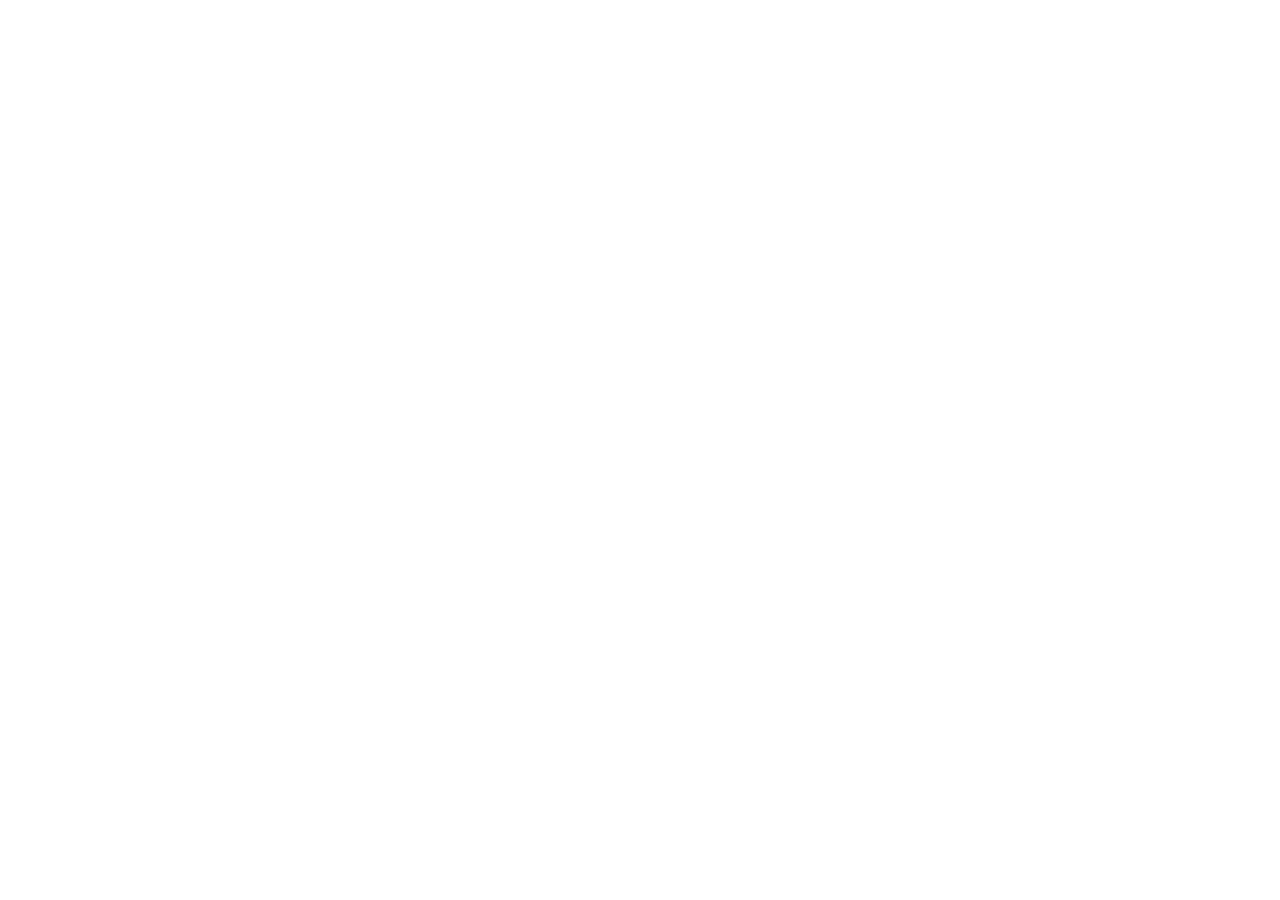
==== index.html @ d4d6e12b "Initial project setup" ====
<!DOCTYPE html>
<html lang="en">
<head>
    <meta charset="UTF-8">
    <meta name="viewport" content="width=device-width, initial-scale=1.0">
    <title>Jain Pilgrimage Guide</title>
    <link rel="stylesheet" href="style.css">
</head>
<body>
    
    <script src="script.js"></script>
</body>
</html>
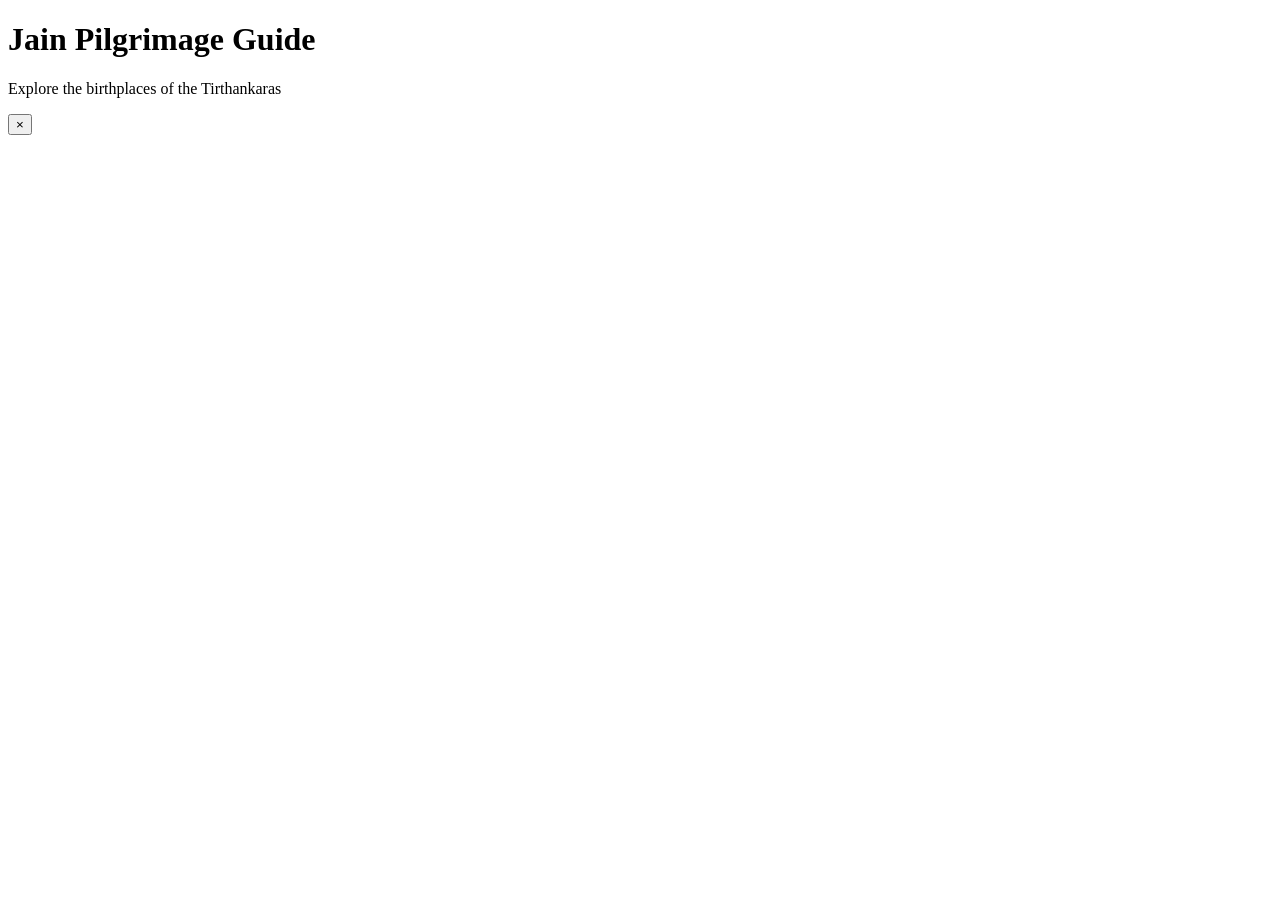
==== commit 4d1af369: "Add public site HTML shell and modal markup Co-Authored-By: Claude Opus 4.8 (1M context) <noreply@an" ====
--- a/index.html
+++ b/index.html
@@ -1,13 +1,40 @@
 <!DOCTYPE html>
 <html lang="en">
 <head>
-    <meta charset="UTF-8">
-    <meta name="viewport" content="width=device-width, initial-scale=1.0">
-    <title>Jain Pilgrimage Guide</title>
-    <link rel="stylesheet" href="style.css">
+  <meta charset="UTF-8" />
+  <meta name="viewport" content="width=device-width, initial-scale=1.0" />
+  <title>Jain Pilgrimage Guide</title>
+  <link rel="stylesheet" href="style.css" />
 </head>
 <body>
-    
-    <script src="script.js"></script>
+  <header class="site-header">
+    <h1>Jain Pilgrimage Guide</h1>
+    <p>Explore the birthplaces of the Tirthankaras</p>
+  </header>
+  <div class="flag-stripe" aria-hidden="true">
+    <span class="s-white"></span><span class="s-red"></span>
+    <span class="s-saffron"></span><span class="s-green"></span>
+    <span class="s-blue"></span>
+  </div>
+
+  <div id="error" class="error-banner" role="alert"></div>
+
+  <main>
+    <div id="grid" class="grid" aria-label="List of Tirthankaras"></div>
+  </main>
+
+  <!-- Detail modal -->
+  <div id="modal" class="modal" role="dialog" aria-modal="true" aria-labelledby="modal-name">
+    <div class="modal-box">
+      <div class="modal-head">
+        <button class="modal-close" id="modal-close" type="button" aria-label="Close">&times;</button>
+        <h2 id="modal-name"></h2>
+        <div class="alt" id="modal-alt"></div>
+      </div>
+      <div class="modal-body" id="modal-body"></div>
+    </div>
+  </div>
+
+  <script src="script.js"></script>
 </body>
-</html>+</html>
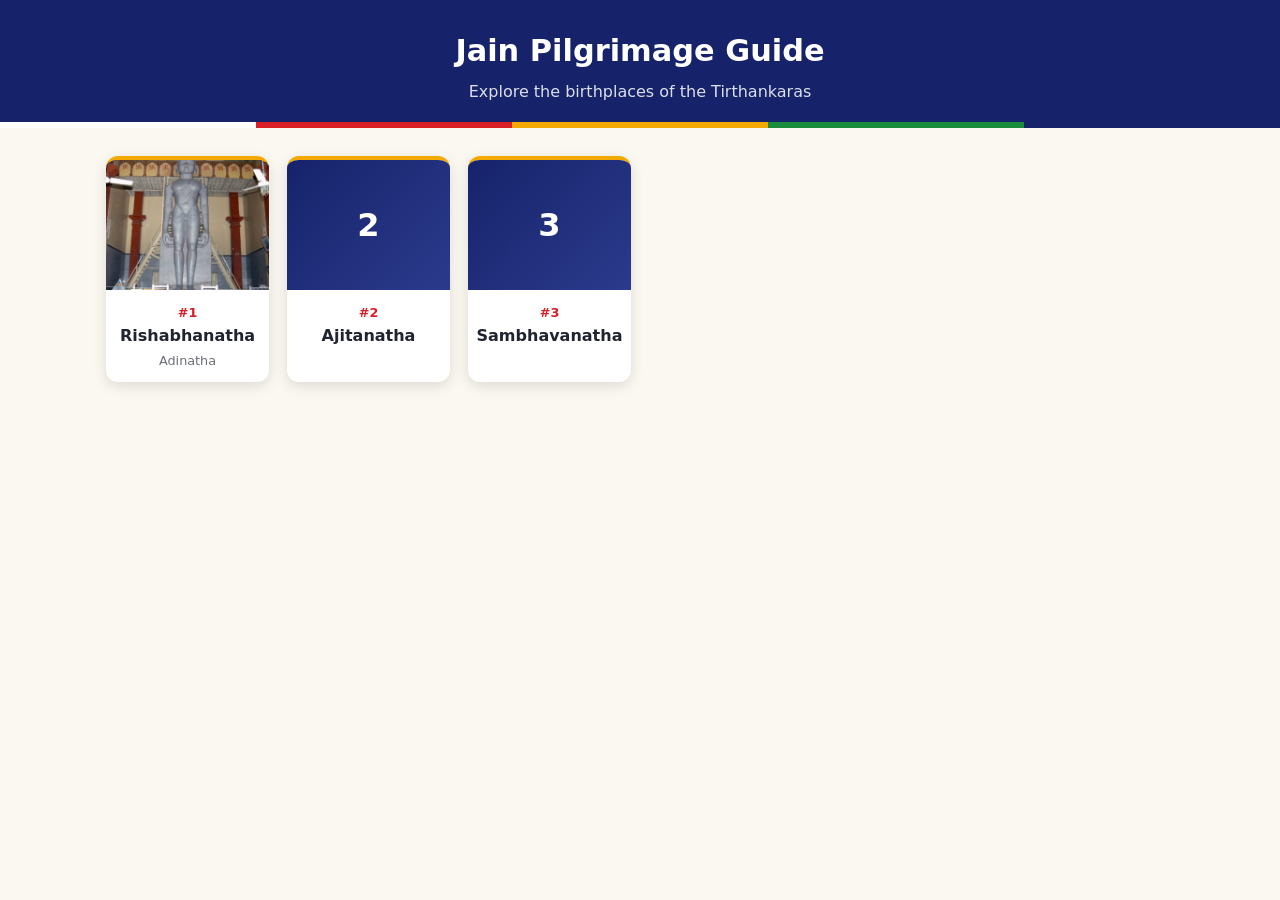
==== commit e80d9e22: "replace name and add image" ====
--- a/index.html
+++ b/index.html
@@ -37,4 +37,4 @@
 
   <script src="script.js"></script>
 </body>
-</html>
+</html>
--- a/style.css
+++ b/style.css
@@ -0,0 +1,157 @@
+:root {
+  --jain-white: #ffffff;
+  --jain-blue: #16236b;
+  --jain-red: #d81e27;
+  --jain-saffron: #f2a900;
+  --jain-green: #1a8a3c;
+  --bg: #fbf8f1;
+  --text: #1f2430;
+  --muted: #6b6f76;
+  --radius: 12px;
+  --shadow: 0 4px 14px rgba(0, 0, 0, 0.12);
+  --maxw: 1100px;
+}
+
+* { box-sizing: border-box; }
+
+body {
+  margin: 0;
+  font-family: "Segoe UI", system-ui, -apple-system, sans-serif;
+  background: var(--bg);
+  color: var(--text);
+  line-height: 1.5;
+}
+
+/* Header */
+.site-header {
+  background: var(--jain-blue);
+  color: #fff;
+  text-align: center;
+  padding: 28px 16px 18px;
+}
+.site-header h1 { margin: 0 0 6px; font-size: 1.9rem; }
+.site-header p { margin: 0; opacity: 0.85; }
+
+/* Decorative Jain flag stripe (white, red, saffron, green, blue) */
+.flag-stripe { height: 6px; display: flex; }
+.flag-stripe span { flex: 1; }
+.flag-stripe .s-white { background: var(--jain-white); }
+.flag-stripe .s-red { background: var(--jain-red); }
+.flag-stripe .s-saffron { background: var(--jain-saffron); }
+.flag-stripe .s-green { background: var(--jain-green); }
+.flag-stripe .s-blue { background: var(--jain-blue); }
+
+/* Grid */
+main { max-width: var(--maxw); margin: 0 auto; padding: 28px 16px 48px; }
+.grid {
+  display: grid;
+  grid-template-columns: repeat(auto-fill, minmax(150px, 1fr));
+  gap: 18px;
+}
+.card {
+  background: #fff;
+  border-radius: var(--radius);
+  border-top: 4px solid var(--jain-saffron);
+  box-shadow: var(--shadow);
+  cursor: pointer;
+  overflow: hidden;
+  text-align: center;
+  transition: transform 0.15s ease, box-shadow 0.15s ease;
+}
+.card:hover, .card:focus-visible {
+  transform: translateY(-4px);
+  box-shadow: 0 8px 22px rgba(0, 0, 0, 0.18);
+  outline: 2px solid var(--jain-saffron);
+}
+.card .thumb {
+  height: 130px;
+  display: flex;
+  align-items: center;
+  justify-content: center;
+  background: linear-gradient(135deg, var(--jain-blue), #2b3a8c);
+  color: #fff;
+}
+.card .thumb img { width: 100%; height: 100%; object-fit: cover; }
+.card .thumb .placeholder { font-size: 2rem; font-weight: 700; }
+.card .label { padding: 10px 8px; }
+.card .label .num { color: var(--jain-red); font-weight: 700; font-size: 0.8rem; }
+.card .label .name { display: block; font-weight: 600; }
+.card .label .alt { color: var(--muted); font-size: 0.8rem; }
+
+/* Modal */
+.modal {
+  position: fixed;
+  inset: 0;
+  background: rgba(15, 18, 40, 0.6);
+  display: none;
+  align-items: flex-start;
+  justify-content: center;
+  padding: 24px 16px;
+  overflow-y: auto;
+  z-index: 50;
+}
+.modal.open { display: flex; }
+.modal-box {
+  background: #fff;
+  border-radius: var(--radius);
+  max-width: 640px;
+  width: 100%;
+  box-shadow: var(--shadow);
+  overflow: hidden;
+}
+.modal-head {
+  background: var(--jain-blue);
+  color: #fff;
+  padding: 18px 20px;
+  position: relative;
+}
+.modal-head h2 { margin: 0; }
+.modal-head .alt { opacity: 0.85; font-size: 0.9rem; }
+.modal-close {
+  position: absolute;
+  top: 12px;
+  right: 14px;
+  background: transparent;
+  border: 0;
+  color: #fff;
+  font-size: 1.6rem;
+  cursor: pointer;
+  line-height: 1;
+}
+.modal-body { padding: 20px; }
+.modal-body section { margin-bottom: 18px; }
+.modal-body h3 {
+  margin: 0 0 6px;
+  font-size: 1rem;
+  color: var(--jain-red);
+  border-left: 4px solid var(--jain-saffron);
+  padding-left: 8px;
+}
+.modal-body a { color: var(--jain-blue); }
+.modal-body ul { margin: 0; padding-left: 20px; }
+.muted { color: var(--muted); font-style: italic; }
+.tag {
+  display: inline-block;
+  background: var(--jain-green);
+  color: #fff;
+  border-radius: 999px;
+  padding: 2px 10px;
+  font-size: 0.8rem;
+}
+
+/* Error banner */
+.error-banner {
+  display: none;
+  max-width: var(--maxw);
+  margin: 16px auto;
+  padding: 14px 18px;
+  background: #fde8e8;
+  color: #8a1c1c;
+  border: 1px solid var(--jain-red);
+  border-radius: 8px;
+}
+.error-banner.show { display: block; }
+
+@media (max-width: 480px) {
+  .grid { grid-template-columns: repeat(auto-fill, minmax(120px, 1fr)); }
+}
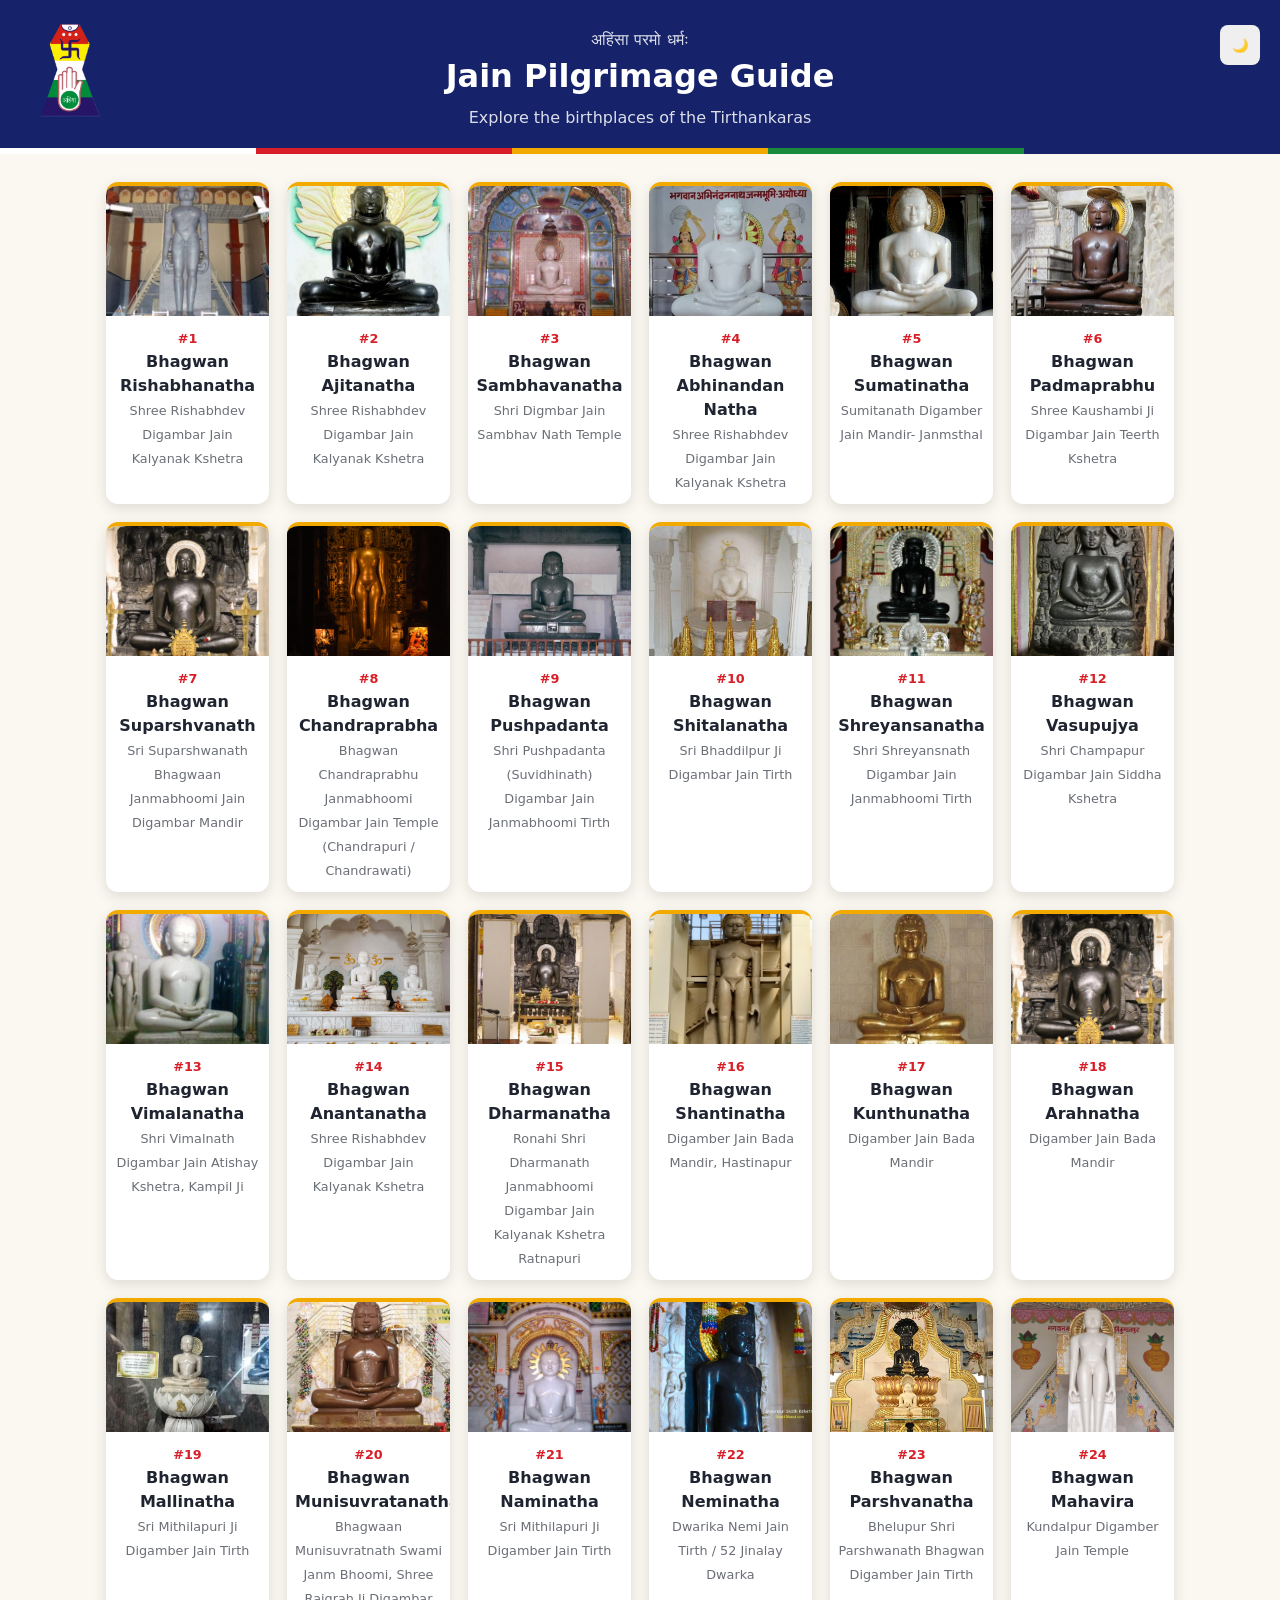
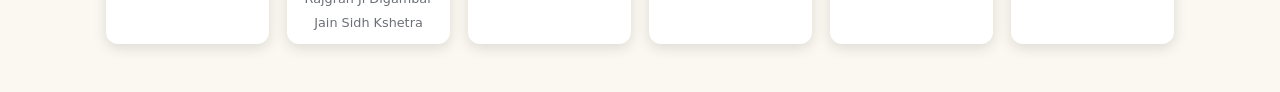
==== commit 62e6d795: "Add dark mode, temple name field, Jain symbol logo and slogan" ====
--- a/index.html
+++ b/index.html
@@ -8,6 +8,11 @@
 </head>
 <body>
   <header class="site-header">
+    <img src="images/jain-symbol.png"
+         alt="Jain Symbol"
+         class="jain-symbol">
+    <button id="theme-toggle">🌙</button>
+    <p>अहिंसा परमो धर्मः</p>
     <h1>Jain Pilgrimage Guide</h1>
     <p>Explore the birthplaces of the Tirthankaras</p>
   </header>
--- a/style.css
+++ b/style.css
@@ -29,8 +29,54 @@
   text-align: center;
   padding: 28px 16px 18px;
 }
-.site-header h1 { margin: 0 0 6px; font-size: 1.9rem; }
+.site-header h1 { margin: 0 0 6px; font-size: 2rem; }
 .site-header p { margin: 0; opacity: 0.85; }
+
+/* Dark Mode */
+body.dark-mode {
+    background-color: #1a1a1a;
+    color: #ffffff;
+}
+
+body.dark-mode .card {
+    background-color: #2c2c2c;
+    color: #ffffff;
+}
+
+body.dark-mode .modal-box {
+    background-color: #2c2c2c;
+    color: #ffffff;
+}
+
+body.dark-mode .site-header {
+    background-color: #222;
+}
+
+.site-header {
+    position: relative;
+    text-align: center;
+}
+
+.jain-symbol {
+    position: absolute;
+    top: 20px;
+    left: 20px;
+
+    width: 100px;
+    height: auto;
+}
+
+#theme-toggle {
+    position: absolute;
+    top: 25px;
+    right: 20px;
+    width: 40px;
+    height: 40px;
+    border: none;
+    border-radius: 8px;
+    cursor: pointer;
+    z-index: 100;
+}
 
 /* Decorative Jain flag stripe (white, red, saffron, green, blue) */
 .flag-stripe { height: 6px; display: flex; }
